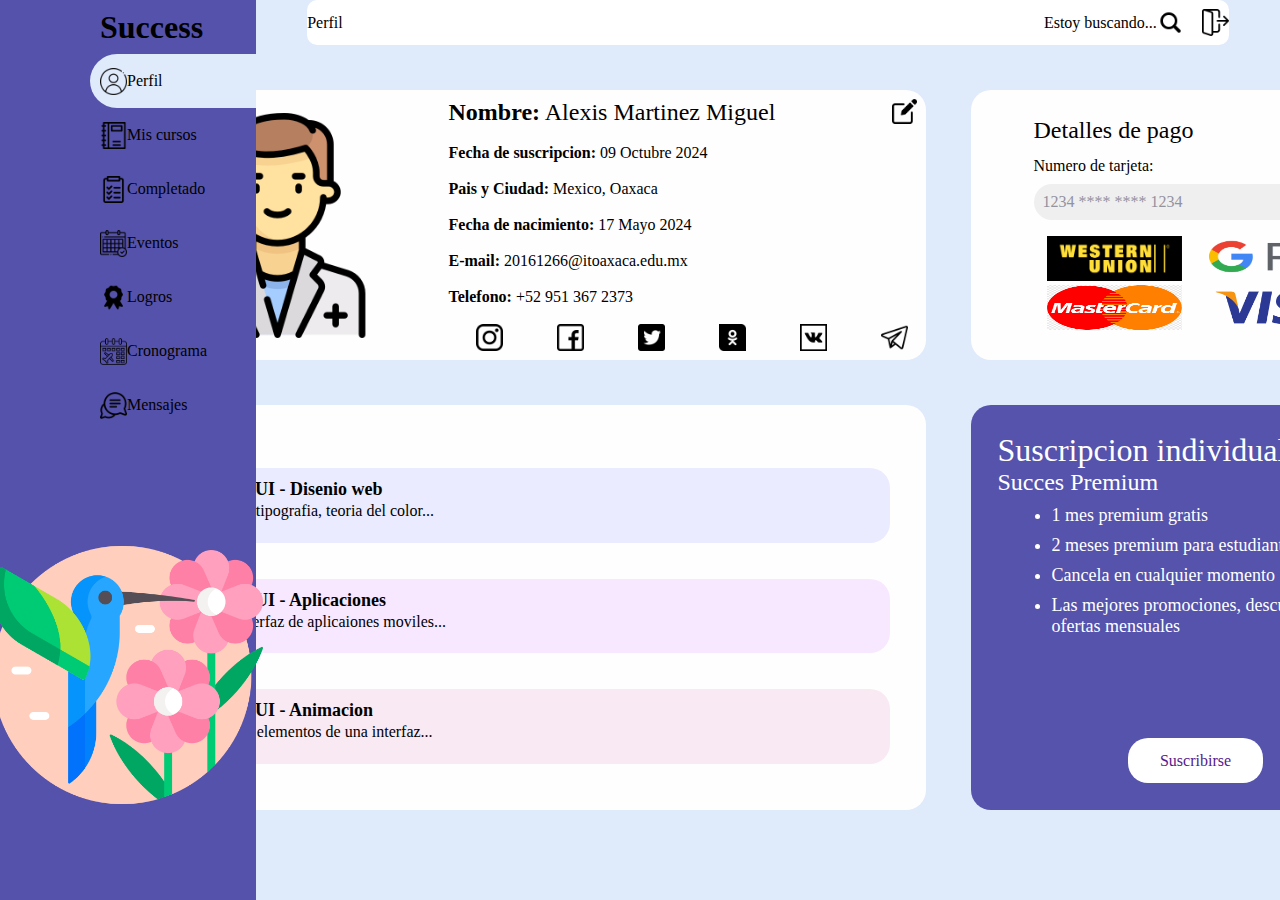
==== dashboard.html @ 5f0a1b0c "Dashboard completo" ====
<!DOCTYPE html>
<html lang="en">
<head>
    <meta charset="UTF-8">
    <meta name="viewport" content="width=device-width, initial-scale=1.0">
    <title>Dashboard</title>
    <link rel="stylesheet" href="/css/dashboard.css">
</head>
<body>
    <div class="lateral">
        <div class="textoPrinc">
            <h1>Success</h1>
        </div>
        <div class="latPerfil">
            <img src="/img/perfil.png" alt="imgPerfil" class="icons">
            Perfil
        </div>
        <div class="latCursos">
            <img src="/img/misCursos.png" alt="imgCursos" class="icons">
            Mis cursos
        </div>
        <div class="latCompletado">
            <img src="/img/completados.png" alt="imgCompletado" class="icons">
            Completado
        </div>
        <div class="latEventos">
            <img src="/img/eventos.png" alt="imgEventos" class="icons">
            Eventos
        </div>
        <div class="latLogros">
            <img src="/img/logros.png" alt="imgLogros" class="icons">
            Logros
        </div>
        <div class="latCronograma">
            <img src="/img/cronograma.png" alt="imgCronograma" class="icons">
            Cronograma
        </div>
        <div class="latMensajes">
            <img src="/img/mensajes.png" alt="imgMensajes" class="icons">
            Mensajes
        </div>
        <img src="/img/colibri.png" alt="imgColibri" id="logoColibri">
    </div>
    
    <div class="pagPerfil">
        <div class="barraSup">
            <div class="textoPerfil">
                Perfil
            </div>
            <div class="busqueda">
                Estoy buscando...
                <img src="/img/lupa.png" alt="">
                <img src="/img/salida.png" alt="" id="salida">
            </div>
        </div>
        <div class="contenido">
            <div class="datosYCursos">
                <div class="datos">
                    <div class="imagenPerfil">
                        <img src="/img/usuario.png" alt="imgPersonalUsuario" id="imgPersonalUsuario">
                    </div>
                    <div class="datosPersonales">
                        <div class="nombre">
                            <p><b>Nombre:</b> Alexis Martinez Miguel</p>
                            <img src="/img/editar.png" alt="imgEditar" id="imgEditar">
                        </div>
                        <div class="fechaInscripcion"><b>Fecha de suscripcion:</b> 09 Octubre 2024</div>
                        <div class="paisYCiudad"><b>Pais y Ciudad:</b> Mexico, Oaxaca</div>
                        <div class="fechaNac"><b>Fecha de nacimiento:</b> 17 Mayo 2024</div>
                        <div class="correo"><b>E-mail:</b> 20161266@itoaxaca.edu.mx</div>
                        <div class="telefono"><b>Telefono:</b> +52 951 367 2373</div>
                        <div class="logosRedes">
                            <img src="/img/insta.png" alt="imgInsta">
                            <img src="img/face.png" alt="imgFace">
                            <img src="img/twitt.png" alt="imgTwitt">
                            <img src="img/monito.png" alt="imgMonito">
                            <img src="img/vk.png" alt="imgVK">
                            <img src="img/telegrama.png" alt="imgTelegram">
                        </div>
                    </div>
                </div>
                <div class="misCursos">
                    <div class="tituloCursos"><b>Mis Cursos</b></div>
                    <div class="contenidoMisCursos">
                        <div class="curso1">
                            <p><b>Disenio UX/UI - Disenio web</b></p>
                            <p>Composicion, tipografia, teoria del color...</p>
                        </div>
                        <div class="curso2">
                            <p><b>Disenio UX/UI - Aplicaciones</b></p>
                            <p>Disenio de interfaz de aplicaiones moviles...</p>
                        </div>
                        <div class="curso3">
                            <p><b>Disenio UX/UI - Animacion</b></p>
                            <p>Animacion de elementos de una interfaz...</p>
                        </div>
                    </div>
                </div>
            </div>
            <div class="detallesPagoYSuscripcion">
                <div class="detallesPago">
                    <div class="tituloDetallesPago">Detalles de pago</div>
                    <div class="infoTarjeta">
                        <p>Numero de tarjeta:</p>
                        <div class="numTarjeta">1234 **** **** 1234</div>
                    </div>
                    <div class="metodosPago">
                        <div class="pagoWU">
                            <img src="/img/wuBanner.png" alt="imgWU" id="imgWU">
                        </div>
                        <div class="pagoGPay">
                            <img src="img/gPayBanner.png" alt="imgGPay" id="imgGPay">
                        </div>
                        <div class="pagoMC">
                            <img src="img/mcBanner.png" alt="imgMC" id="imgMC">
                        </div>
                        <div class="pagoVisa">
                            <img src="img/visaBanner.png" alt="imgVisa" id="imgVisa">
                        </div>
                    </div>
                </div>
                <div class="suscripcion">
                    <div class="textoYLista">
                        <p id="subInd">Suscripcion individual</p>
                        <p id="premSucc">Succes Premium</p>
                        <ul>
                            <li>1 mes premium gratis</li>
                            <li>2 meses premium para estudiantes y alumnos</li>
                            <li>Cancela en cualquier momento</li>
                            <li>Las mejores promociones, descuentos y ofertas mensuales</li>
                        </ul>
                    </div>
                    <div class="botonSuscribirse">
                        <a href="">Suscribirse</a>
                    </div>
                </div>
            </div>
        </div>
    </div>
</body>
</html>
---- css/dashboard.css ----
*{
    box-sizing: border-box;
    margin: 0;
    padding: 0;
}

body{
    display: flex;
    flex-direction: row;
}

    .lateral{
        position: relative;
        background: #5552ac;
        left: 0;
        height: 100vh;
        width: 20%;
        display: flex;
        flex-direction: column;
    }
        .lateral div{
            height: 6vh;
            display: flex;
            flex-direction: row;
            align-items: center;
            margin-left: 10vh;
            padding-left: 10px;
        }
        .icons{
            width: 3vh;
        }
        #logoColibri{
            align-self: center;
            margin-top: 12vh;
            height: 30vh;
            width: 30vh;
        }
        .latPerfil{
            background: #dfeafb;
            border-top-left-radius: 30px;
            border-bottom-left-radius: 30px;
        }

    .pagPerfil{
        background: #dfeafb;
        height: 100vh;
        width: 80%;
        display: flex;
        flex-direction: column;
        align-items: center;
    }
        .barraSup{
            background: white;
            width: 90%;
            height: 5vh;
            border-radius: 10px;
            display: flex;
            flex-direction: row;
            justify-content: space-between;
            align-items: center;
        }
            .busqueda{
                display: flex;
                flex-direction: row;
                align-items: center;
            }
                .busqueda img{
                    height: 3vh;
                    align-self: center;
                    background-color: white;
                }
                #salida{
                    margin-left: 2vh;
                }

        .contenido{
            display: flex;
            flex-direction: row;
        }
            .datosYCursos{
                display: flex;
                flex-direction: column;
                height: max-content;
            }
                .datos{
                    display: flex;
                    flex-direction: row;
                    background: #fffeff;
                    margin-top: 5vh;
                    margin-left: 5vh;
                    margin-right: 2vh;
                    height: 30vh;
                    width: 90vh;
                    border-radius: 20px;
                }
                    .datosPersonales{
                        display: flex;
                        flex-direction: column;
                        justify-content: center;
                        align-items: flex-start;
                        width: 60%;
                    }
                        .datosPersonales div{
                            margin: 1vh;
                        }
                        .nombre{
                            font-size: x-large;
                            display: flex;
                            flex-direction: row;
                            justify-content: space-between;
                            width: 100%;
                        }
                            #imgEditar{
                                height: 25px;
                                margin-right: 2vh;
                            }
                        .logosRedes{
                            display: flex;
                            flex-direction: row;
                            justify-content: space-around;
                            width: 100%;
                        }
                            .logosRedes img{
                                width: 3vh;
                            }
                    .imagenPerfil{
                        width: 40%;
                        display: flex;
                        justify-content: center;
                        align-items: center;
                    }
                        #imgPersonalUsuario{
                            width: 25vh;
                        }
                .misCursos{
                    background: #fffeff;
                    margin-top: 5vh;
                    margin-left: 5vh;
                    margin-right: 2vh;
                    height: 45vh;
                    border-radius: 20px;
                    display: flex;
                    flex-direction: column;
                    padding: 2vh;
                }
                    .contenidoMisCursos{
                        display: flex;
                        flex-direction: column;
                        height: 90%;
                        justify-content: space-around;
                    }
                        .contenidoMisCursos b{
                            font-size: large;
                        }
                        .contenidoMisCursos p{
                            margin: 2px;
                        }
                        .curso1{
                            background-color: #eaebff;
                            border-radius: 20px;
                            margin: 2vh;
                            padding: 1vh;
                            height: 100%;
                        }
                        .curso2{
                            background-color: #f8e8ff;
                            border-radius: 20px;
                            margin: 2vh;
                            padding: 1vh;
                            height: 100%;
                        }
                        .curso3{
                            background-color: #f9e9f3;
                            border-radius: 20px;
                            margin: 2vh;
                            padding: 1vh;
                            height: 100%;
                        }
                    .tituloCursos{
                        font-size: x-large;
                    }

            .detallesPagoYSuscripcion{
                display: flex;
                flex-direction: column;
                height: max-content;
            }
                .detallesPago{
                    background: #fffeff;
                    margin-top: 5vh;
                    margin-left: 3vh;
                    margin-right: 5vh;
                    height: 30vh;
                    width: 50vh;
                    border-radius: 20px;
                    display: flex;
                    flex-direction: column;
                    padding: 3vh 7vh;
                }
                    .tituloDetallesPago{
                        font-size: x-large;
                        margin-bottom: 2vh;
                        height: 10%;
                    }
                    .infoTarjeta{
                        height: 45%;
                    }
                            .numTarjeta{
                                background: #efefef;
                                color: #93929f;
                                border-radius: 20px;
                                height: 4vh;
                                align-content: center;
                                padding-left: 1vh;
                                margin-top: 1vh;
                            }
                    .metodosPago{
                        height: 45%;
                        display: flex;
                        flex-wrap: wrap;
                        justify-content: space-around;
                    }
                        .metodosPago img{
                            height: 5vh;
                            width: 15vh;
                        }
                .suscripcion{
                    background: #5553ac;
                    margin-top: 5vh;
                    margin-left: 3vh;
                    margin-right: 5vh;
                    height: 45vh;
                    border-radius: 20px;
                    padding: 3vh;
                    display: flex;
                    flex-direction: column;
                    justify-content: space-between;
                    align-items: center;
                }
                    .textoYLista{
                        color: white;
                    }
                        #subInd{
                            font-size: xx-large;
                        }
                        #premSucc{
                            font-size: x-large;
                        }
                        .textoYLista ul{
                            margin-left: 5vh;
                        }
                        .textoYLista li{
                            font-size: large;
                            margin: 1vh;
                        }
                    .botonSuscribirse{
                        background-color: white;
                        height: 5vh;
                        width: 15vh;
                        display: flex;
                        justify-content:space-around;
                        align-items: center;
                        border-radius: 20px;
                        color: #5552ac;
                    }
                        .botonSuscribirse a{
                            text-decoration: none;
                        }
                    .botonSuscribirse:hover{
                        background-color: #5552ac;
                        a{
                            color: white;
                        }
                    }
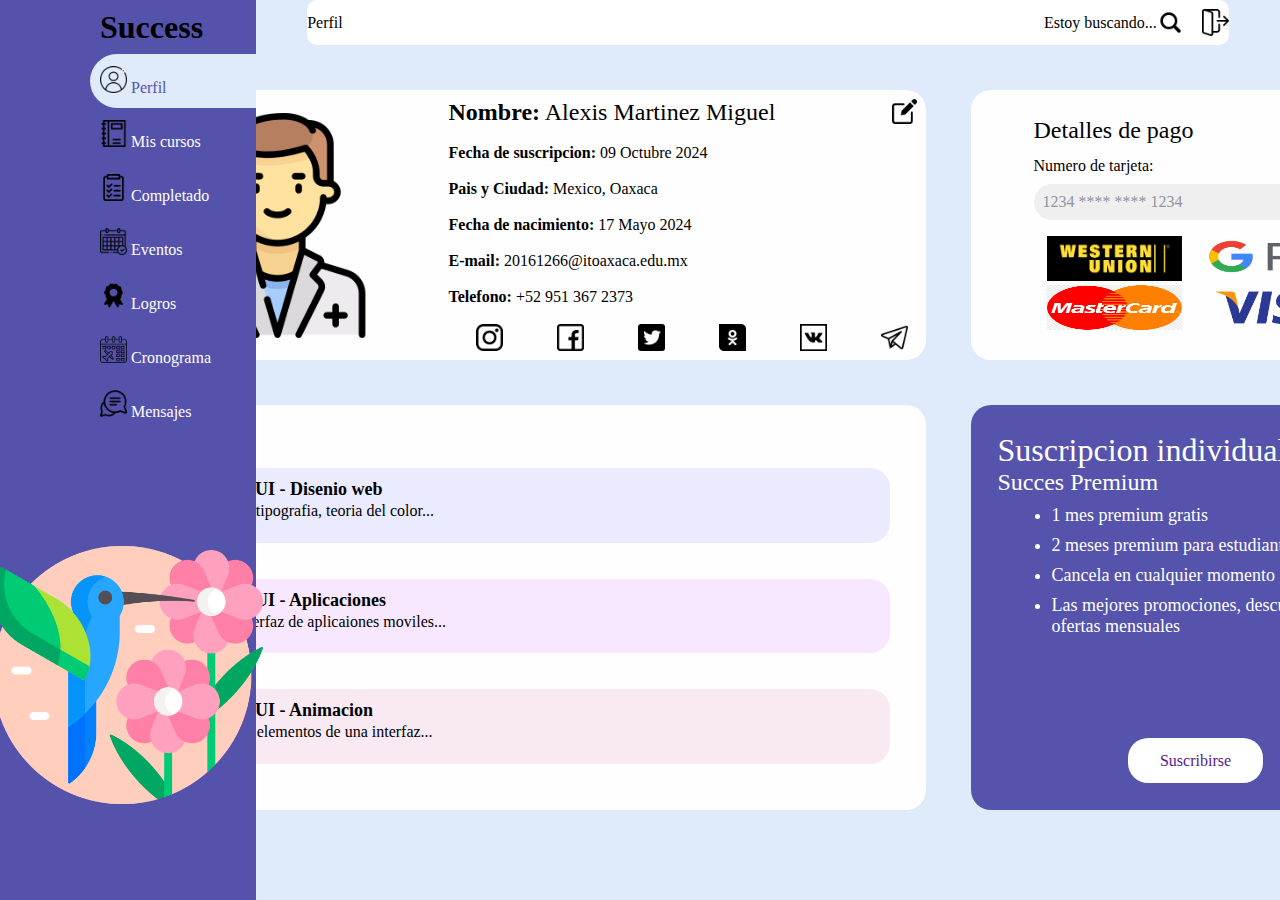
==== commit 12b4102e: "Dashboard version final" ====
--- a/dashboard.html
+++ b/dashboard.html
@@ -11,33 +11,47 @@
         <div class="textoPrinc">
             <h1>Success</h1>
         </div>
-        <div class="latPerfil">
-            <img src="/img/perfil.png" alt="imgPerfil" class="icons">
-            Perfil
+        <div class="latPerfil" id="butt">
+            <a href="">
+                <img src="/img/perfil.png" alt="imgPerfil" class="icons">
+                Perfil
+            </a>
         </div>
-        <div class="latCursos">
-            <img src="/img/misCursos.png" alt="imgCursos" class="icons">
-            Mis cursos
+        <div class="latCursos" id="butt">
+            <a href="">
+                <img src="/img/misCursos.png" alt="imgCursos" class="icons">
+                Mis cursos
+            </a>
         </div>
-        <div class="latCompletado">
-            <img src="/img/completados.png" alt="imgCompletado" class="icons">
-            Completado
+        <div class="latCompletado" id="butt">
+            <a href="">
+                <img src="/img/completados.png" alt="imgCompletado" class="icons">
+                Completado
+            </a>
         </div>
-        <div class="latEventos">
-            <img src="/img/eventos.png" alt="imgEventos" class="icons">
-            Eventos
+        <div class="latEventos" id="butt">
+            <a href="">
+                <img src="/img/eventos.png" alt="imgEventos" class="icons">
+                Eventos
+            </a>
         </div>
-        <div class="latLogros">
-            <img src="/img/logros.png" alt="imgLogros" class="icons">
-            Logros
+        <div class="latLogros" id="butt">
+            <a href="">
+                <img src="/img/logros.png" alt="imgLogros" class="icons">
+                Logros
+            </a>
         </div>
-        <div class="latCronograma">
-            <img src="/img/cronograma.png" alt="imgCronograma" class="icons">
-            Cronograma
+        <div class="latCronograma" id="butt">
+            <a href="">
+                <img src="/img/cronograma.png" alt="imgCronograma" class="icons">
+                Cronograma
+            </a>
         </div>
-        <div class="latMensajes">
-            <img src="/img/mensajes.png" alt="imgMensajes" class="icons">
-            Mensajes
+        <div class="latMensajes" id="butt">
+            <a href="">
+                <img src="/img/mensajes.png" alt="imgMensajes" class="icons">
+                Mensajes
+            </a>
         </div>
         <img src="/img/colibri.png" alt="imgColibri" id="logoColibri">
     </div>
--- a/css/dashboard.css
+++ b/css/dashboard.css
@@ -18,6 +18,10 @@
         display: flex;
         flex-direction: column;
     }
+        .lateral a{
+            text-decoration: none;
+            color: white;
+        }
         .lateral div{
             height: 6vh;
             display: flex;
@@ -39,6 +43,17 @@
             background: #dfeafb;
             border-top-left-radius: 30px;
             border-bottom-left-radius: 30px;
+            a {
+                color: #5552ac;
+            }
+        }
+        #butt:hover{
+            background: #dfeafb;
+            border-top-left-radius: 30px;
+            border-bottom-left-radius: 30px;
+            a{
+                color: #5552ac;
+            }
         }
 
     .pagPerfil{
